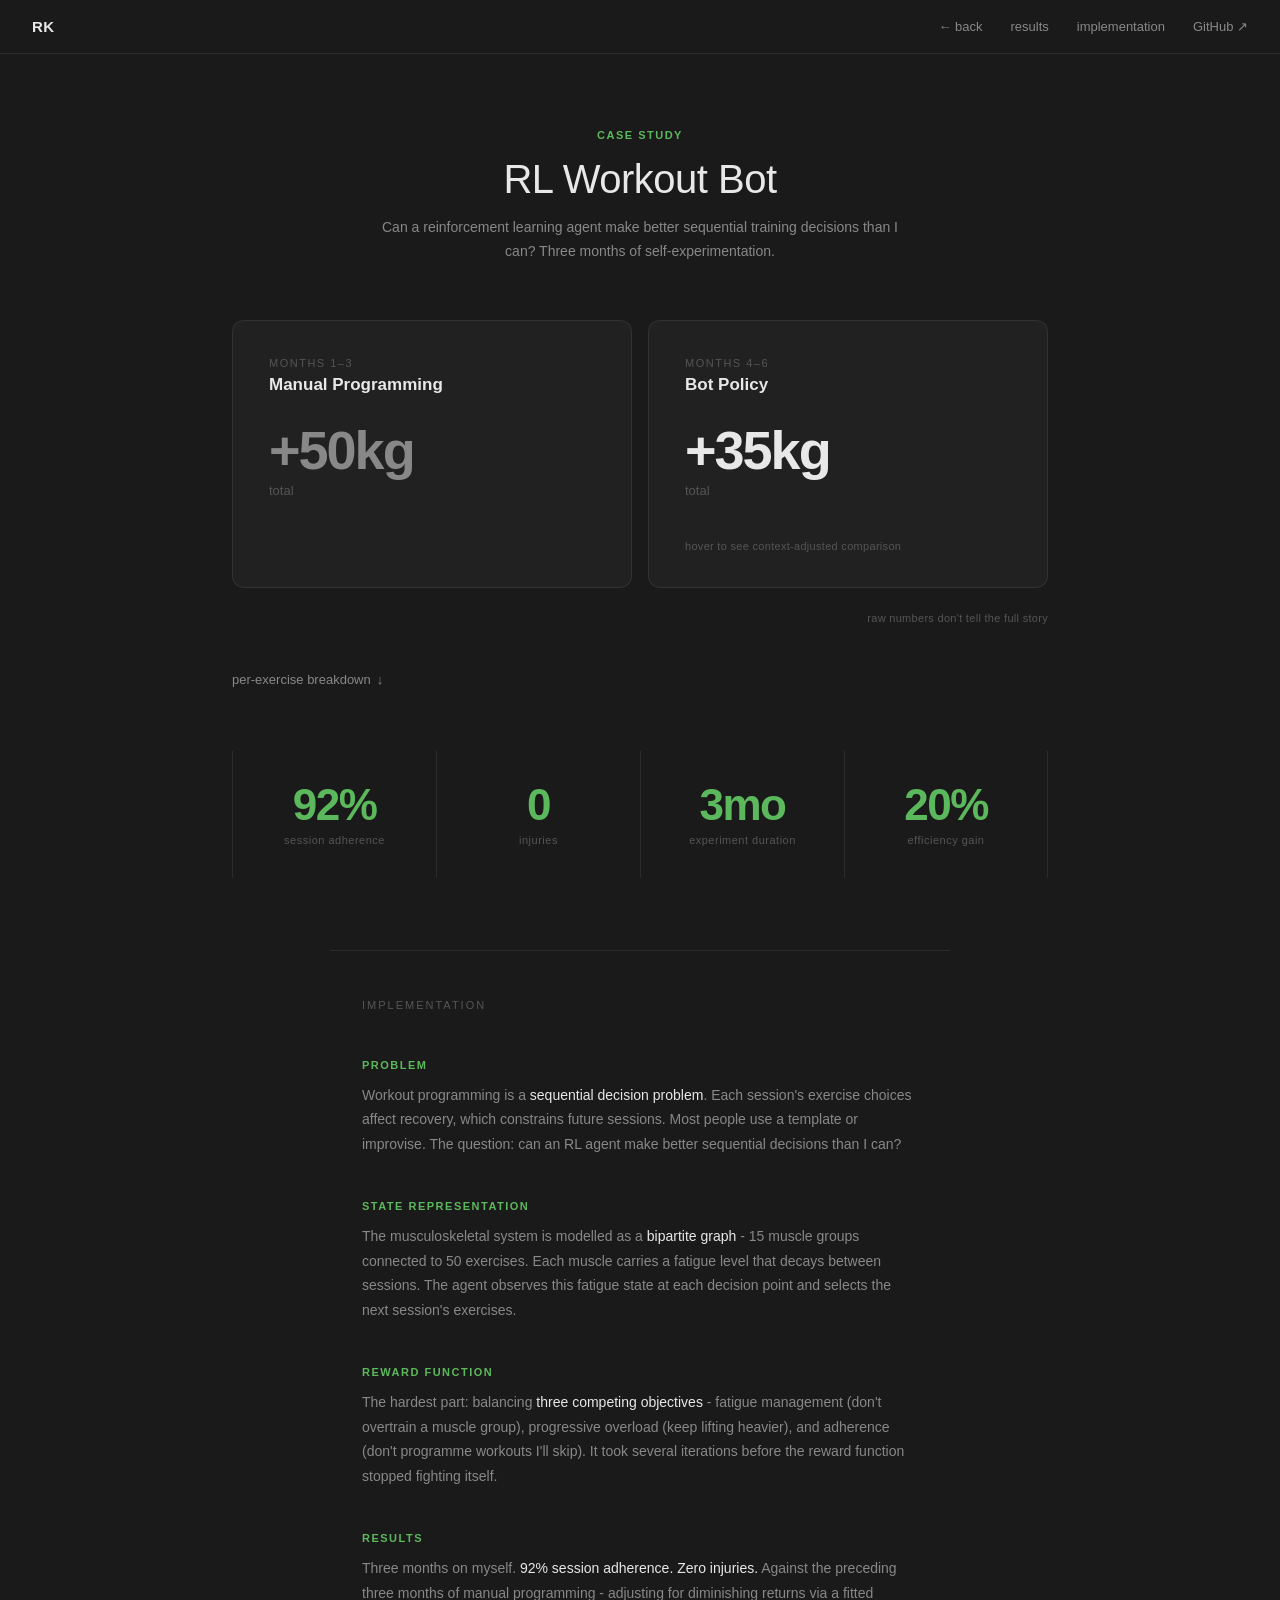
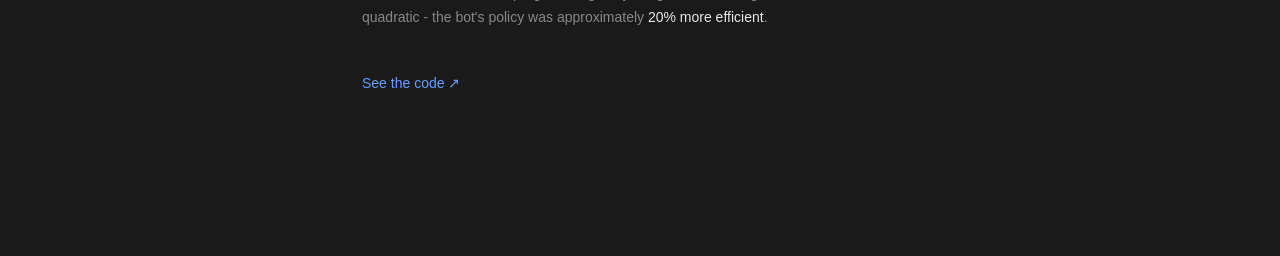
==== rl-workout-bot/index.html @ b3da3be9 "initial deploy" ====
<!DOCTYPE html>
<html lang="en">
<head>
  <meta charset="UTF-8" />
  <meta name="viewport" content="width=device-width, initial-scale=1.0" />
  <title>RL Workout Bot - Rhian Kansara</title>
  <style>
    *, *::before, *::after { box-sizing: border-box; margin: 0; padding: 0; }

    :root {
      --bg:         #1a1a1a;
      --bg-card:    #212121;
      --bg-pill:    #2a2a2a;
      --border:     rgba(255,255,255,0.08);
      --text-pri:   #e8e8e8;
      --text-sec:   #888;
      --text-ter:   #555;
      --blue:       #6b9fff;
      --green:      #5cb85c;
      --amber:      #e6a817;
      --red:        #d9534f;
      --radius-md:  8px;
      --radius-lg:  12px;
      --nav-height: 57px;
    }

    body {
      font-family: -apple-system, BlinkMacSystemFont, "Segoe UI", sans-serif;
      background: var(--bg);
      color: var(--text-pri);
    }

    /* ── Nav ── */
    nav {
      position: fixed;
      top: 0; left: 0; right: 0;
      z-index: 10;
      display: flex;
      justify-content: space-between;
      align-items: center;
      padding: 18px 32px;
      border-bottom: 0.5px solid var(--border);
      background: var(--bg);
    }

    .nav-logo {
      font-size: 15px;
      font-weight: 600;
      letter-spacing: 0.5px;
      color: var(--text-pri);
      text-decoration: none;
    }

    .nav-links {
      display: flex;
      gap: 28px;
      font-size: 13px;
      color: var(--text-sec);
      list-style: none;
    }

    .nav-links a { color: inherit; text-decoration: none; transition: color 0.15s; }
    .nav-links a:hover { color: var(--text-pri); }

    /* ── Main ── */
    main { padding-top: var(--nav-height); }

    /* ── Case header ── */
    .case-header {
      max-width: 600px;
      margin: 0 auto;
      padding: 72px 32px 56px;
      text-align: center;
    }

    .case-type {
      font-size: 11px;
      letter-spacing: 1.5px;
      font-weight: 600;
      color: var(--green);
      margin-bottom: 16px;
    }

    .case-title {
      font-size: 40px;
      font-weight: 500;
      letter-spacing: -0.5px;
      margin-bottom: 14px;
    }

    .case-sub {
      font-size: 14px;
      color: var(--text-sec);
      line-height: 1.7;
    }

    /* ── Comparison ── */
    .comparison-wrap {
      max-width: 880px;
      margin: 0 auto;
      padding: 0 32px 12px;
    }

    .comparison {
      position: relative;
      display: grid;
      grid-template-columns: 1fr 1fr;
      gap: 16px;
      align-items: stretch;
    }

    .comp-card {
      background: var(--bg-card);
      border: 0.5px solid var(--border);
      border-radius: var(--radius-lg);
      padding: 36px 36px 28px;
      transition: border-color 0.3s ease;
      display: flex;
      flex-direction: column;
    }

    .c-period {
      font-size: 11px;
      letter-spacing: 1.5px;
      color: var(--text-ter);
      margin-bottom: 6px;
    }

    .c-method {
      font-size: 17px;
      font-weight: 600;
      margin-bottom: 28px;
    }

    /* Stat block - fixed height to contain both states */
    .c-stat-block {
      position: relative;
      min-height: 90px;
      flex: 1;
    }

    .c-stat-default,
    .c-stat-reveal {
      position: absolute;
      top: 0; left: 0;
      width: 100%;
      transition: opacity 0.4s ease, transform 0.4s ease;
    }

    .c-stat-default { opacity: 1; transform: translateY(0); }
    .c-stat-reveal  { opacity: 0; transform: translateY(10px); }

    .big-num {
      font-size: 54px;
      font-weight: 700;
      letter-spacing: -2px;
      line-height: 1;
      color: var(--text-sec);
    }

    .big-num.muted { color: var(--text-pri); }

    .stat-sublabel {
      font-size: 13px;
      color: var(--text-ter);
      margin-top: 6px;
    }

    /* Reveal elements */
    .expected-num {
      font-size: 54px;
      font-weight: 700;
      letter-spacing: -2px;
      line-height: 1;
      color: var(--text-pri);
    }

    .expected-note {
      font-size: 12px;
      color: var(--text-ter);
      margin-top: 11px;
    }

    /* Card footer - same row on both cards */
    .c-footer {
      margin-top: 20px;
      min-height: 26px;
      position: relative;
      display: flex;
      align-items: center;
    }

    .delta-badge {
      font-size: 12px;
      color: var(--green);
      background: rgba(92, 184, 92, 0.1);
      border: 0.5px solid rgba(92, 184, 92, 0.2);
      border-radius: 4px;
      padding: 3px 8px;
      opacity: 0;
      transition: opacity 0.4s ease;
    }

    .matched-badge {
      font-size: 12px;
      color: var(--green);
      opacity: 0;
      transition: opacity 0.4s ease;
    }

    .hover-hint {
      position: absolute;
      top: 0; left: 0;
      font-size: 11px;
      color: var(--text-ter);
      letter-spacing: 0.3px;
      transition: opacity 0.3s ease;
      line-height: 26px;
    }

    /* ── Center overlay ── */
    .comp-overlay {
      position: absolute;
      left: 50%;
      top: 50%;
      transform: translate(-50%, -50%);
      z-index: 5;
      opacity: 0;
      pointer-events: none;
      transition: opacity 0.4s ease;
      text-align: center;
      background: var(--bg);
      border: 0.5px solid rgba(255,255,255,0.15);
      border-radius: var(--radius-lg);
      padding: 20px 28px;
      white-space: nowrap;
    }

    .overlay-num {
      font-size: 52px;
      font-weight: 700;
      letter-spacing: -2px;
      color: var(--green);
      line-height: 1;
    }

    .overlay-label {
      font-size: 12px;
      color: var(--text-sec);
      margin-top: 5px;
      letter-spacing: 0.3px;
    }

    .c-method { position: relative; }

    .method-default,
    .method-reveal {
      transition: opacity 0.3s ease;
    }

    .method-reveal {
      opacity: 0;
      position: absolute;
      top: 0; left: 0;
    }

    .comparison:has(.comp-card.right:hover) .method-default { opacity: 0; }
    .comparison:has(.comp-card.right:hover) .method-reveal  { opacity: 1; }

    /* ── Hover interactions ── */
    .comparison:has(.comp-card.right:hover) .comp-card.right {
      border-color: rgba(92, 184, 92, 0.35);
    }

    .comparison:has(.comp-card.right:hover) .comp-overlay {
      opacity: 1;
    }

    .comparison:has(.comp-card.right:hover) .comp-card.left .c-stat-default {
      opacity: 0;
      transform: translateY(-10px);
    }

    .comparison:has(.comp-card.right:hover) .comp-card.left .c-stat-reveal {
      opacity: 1;
      transform: translateY(0);
    }

    .comparison:has(.comp-card.right:hover) .delta-badge,
    .comparison:has(.comp-card.right:hover) .matched-badge {
      opacity: 1;
    }

    .comparison:has(.comp-card.right:hover) .hover-hint {
      opacity: 0;
    }

    /* ── Context hint below cards ── */
    .comparison-hint {
      max-width: 880px;
      margin: 0 auto;
      padding: 12px 32px 48px;
      font-size: 11px;
      color: var(--text-ter);
      text-align: right;
      letter-spacing: 0.3px;
    }

    /* ── Breakdown ── */
    .breakdown-wrap {
      max-width: 880px;
      margin: 0 auto;
      padding: 0 32px 64px;
    }

    .breakdown-toggle {
      background: none;
      border: none;
      color: var(--text-sec);
      font-size: 13px;
      cursor: pointer;
      padding: 0;
      font-family: inherit;
      transition: color 0.15s;
      display: flex;
      align-items: center;
      gap: 6px;
    }

    .breakdown-toggle:hover { color: var(--text-pri); }

    .breakdown-toggle .arrow {
      display: inline-block;
      transition: transform 0.25s ease;
    }

    .breakdown-toggle.open .arrow { transform: rotate(180deg); }

    .breakdown-content {
      max-height: 0;
      overflow: hidden;
      opacity: 0;
      transition: max-height 0.35s ease, opacity 0.3s ease;
    }

    .breakdown-content.open {
      max-height: 320px;
      opacity: 1;
    }

    .breakdown-table {
      width: 100%;
      border-collapse: collapse;
      font-size: 13px;
      margin-top: 20px;
    }

    .breakdown-table th {
      text-align: left;
      font-size: 11px;
      letter-spacing: 1px;
      color: var(--text-ter);
      padding-bottom: 12px;
      border-bottom: 0.5px solid var(--border);
      font-weight: 400;
    }

    .breakdown-table td {
      padding: 11px 0;
      color: var(--text-sec);
      border-bottom: 0.5px solid var(--border);
    }

    .breakdown-table tr:last-child td { border-bottom: none; }
    .breakdown-table td:first-child { color: var(--text-pri); font-weight: 500; }
    .breakdown-table td.gain { color: var(--green); font-weight: 600; }

    /* ── Big stats row ── */
    .big-stats {
      max-width: 880px;
      margin: 0 auto;
      padding: 0 32px 72px;
      display: grid;
      grid-template-columns: repeat(4, 1fr);
    }

    .stat-item {
      text-align: center;
      padding: 32px 8px;
      border-left: 0.5px solid var(--border);
    }

    .stat-item:last-child { border-right: 0.5px solid var(--border); }

    .stat-big {
      font-size: 44px;
      font-weight: 700;
      letter-spacing: -1.5px;
      line-height: 1;
      color: var(--green);
    }

    .stat-desc {
      font-size: 11px;
      color: var(--text-ter);
      margin-top: 7px;
      letter-spacing: 0.5px;
    }

    /* ── Implementation section ── */
    .impl-section {
      max-width: 620px;
      margin: 0 auto;
      padding: 0 32px 120px;
      border-top: 0.5px solid var(--border);
    }

    .impl-eyebrow {
      font-size: 11px;
      letter-spacing: 2px;
      color: var(--text-ter);
      margin: 48px 0 48px;
    }

    .impl-block { margin-bottom: 44px; }

    .impl-block-label {
      font-size: 11px;
      letter-spacing: 1.5px;
      font-weight: 600;
      color: var(--green);
      margin-bottom: 12px;
    }

    .impl-block p {
      font-size: 14px;
      color: var(--text-sec);
      line-height: 1.75;
    }

    .impl-block p + p { margin-top: 12px; }

    .impl-block strong {
      color: var(--text-pri);
      font-weight: 500;
    }

    /* ── Scroll reveal (parallax) ── */
    .reveal {
      opacity: 0;
      transform: translateY(28px);
      transition: opacity 0.65s ease, transform 0.65s ease;
    }

    .reveal.visible {
      opacity: 1;
      transform: translateY(0);
    }

    /* stagger impl blocks */
    .impl-block:nth-child(2) { transition-delay: 0ms; }
    .impl-block:nth-child(3) { transition-delay: 80ms; }
    .impl-block:nth-child(4) { transition-delay: 160ms; }
    .impl-block:nth-child(5) { transition-delay: 240ms; }

    /* ── Responsive ── */
    @media (max-width: 640px) {
      .comparison { grid-template-columns: 1fr; }
      .comp-overlay { display: none; }
      .case-title { font-size: 30px; }
      .big-stats { grid-template-columns: repeat(2, 1fr); }
      .big-stats .stat-item:nth-child(2) { border-right: 0.5px solid var(--border); }
    }
  </style>
</head>
<body>

  <nav>
    <a href="../index.html" class="nav-logo">RK</a>
    <ul class="nav-links">
      <li><a href="../index.html">← back</a></li>
      <li><a href="#results">results</a></li>
      <li><a href="#implementation">implementation</a></li>
      <li><a href="https://github.com/RadiantVirtue/GymBot" target="_blank" rel="noopener">GitHub ↗</a></li>
    </ul>
  </nav>

  <main>

    <!-- Header -->
    <header class="case-header">
      <div class="case-type">CASE STUDY</div>
      <h1 class="case-title">RL Workout Bot</h1>
      <p class="case-sub">Can a reinforcement learning agent make better sequential training decisions than I can? Three months of self-experimentation.</p>
    </header>

    <!-- Comparison cards -->
    <div class="comparison-wrap reveal" id="results">
      <div class="comparison">

        <!-- Left: manual programming -->
        <div class="comp-card left">
          <div class="c-period">MONTHS 1–3</div>
          <div class="c-method">
            <span class="method-default">Manual Programming</span>
            <span class="method-reveal">Expected Gains on Bot Policy</span>
          </div>
          <div class="c-stat-block">
            <div class="c-stat-default">
              <div class="big-num">+50kg</div>
              <div class="stat-sublabel">total</div>
            </div>
            <div class="c-stat-reveal">
              <div class="expected-num">+60kg</div>
              <div class="expected-note">expected (diminishing returns model)</div>
            </div>
          </div>
          <div class="c-footer">
            <div class="delta-badge">projected +10kg vs actual</div>
          </div>
        </div>

        <!-- Center efficiency overlay (appears on right-card hover) -->
        <div class="comp-overlay">
          <div class="overlay-num">20%</div>
          <div class="overlay-label">more efficient</div>
        </div>

        <!-- Right: bot policy -->
        <div class="comp-card right">
          <div class="c-period">MONTHS 4–6</div>
          <div class="c-method">Bot Policy</div>
          <div class="c-stat-block">
            <div class="c-stat-default">
              <div class="big-num muted">+35kg</div>
              <div class="stat-sublabel">total</div>
            </div>
          </div>
          <div class="c-footer">
<div class="hover-hint">hover to see context-adjusted comparison</div>
          </div>
        </div>

      </div>
    </div>

    <!-- Context hint -->
    <div class="comparison-hint">raw numbers don't tell the full story</div>

    <!-- Breakdown -->
    <div class="breakdown-wrap reveal">
      <button class="breakdown-toggle" id="breakdownToggle">
        per-exercise breakdown <span class="arrow">↓</span>
      </button>
      <div class="breakdown-content" id="breakdownContent">
        <table class="breakdown-table">
          <thead>
            <tr>
              <th>Exercise</th>
              <th>M1–3 start</th>
              <th>M1–3 end</th>
              <th class="gain">M1–3 gain</th>
              <th>M4–6 start</th>
              <th>M4–6 end</th>
              <th class="gain">M4–6 gain</th>
            </tr>
          </thead>
          <tbody>
            <tr>
              <td>Bench press</td>
              <td>50kg</td><td>60kg</td>
              <td class="gain">+10kg</td>
              <td>60kg</td><td>70kg</td>
              <td class="gain">+10kg</td>
            </tr>
            <tr>
              <td>Deadlift</td>
              <td>70kg</td><td>90kg</td>
              <td class="gain">+20kg</td>
              <td>90kg</td><td>105kg</td>
              <td class="gain">+15kg</td>
            </tr>
            <tr>
              <td>Squat</td>
              <td>60kg</td><td>80kg</td>
              <td class="gain">+20kg</td>
              <td>80kg</td><td>90kg</td>
              <td class="gain">+10kg</td>
            </tr>
          </tbody>
        </table>
      </div>
    </div>

    <!-- Big stats row (count-up on hover) -->
    <div class="big-stats reveal" id="bigStats">
      <div class="stat-item">
        <div class="stat-big" data-target="92" data-suffix="%">92%</div>
        <div class="stat-desc">session adherence</div>
      </div>
      <div class="stat-item">
        <div class="stat-big" data-target="0" data-suffix="">0</div>
        <div class="stat-desc">injuries</div>
      </div>
      <div class="stat-item">
        <div class="stat-big" data-target="3" data-suffix="mo">3mo</div>
        <div class="stat-desc">experiment duration</div>
      </div>
      <div class="stat-item">
        <div class="stat-big" data-target="20" data-suffix="%">20%</div>
        <div class="stat-desc">efficiency gain</div>
      </div>
    </div>

    <!-- Implementation -->
    <section class="impl-section" id="implementation">
      <div class="impl-eyebrow">IMPLEMENTATION</div>

      <div class="impl-block reveal">
        <div class="impl-block-label">PROBLEM</div>
        <p>Workout programming is a <strong>sequential decision problem</strong>. Each session's exercise choices affect recovery, which constrains future sessions. Most people use a template or improvise. The question: can an RL agent make better sequential decisions than I can?</p>
      </div>

      <div class="impl-block reveal">
        <div class="impl-block-label">STATE REPRESENTATION</div>
        <p>The musculoskeletal system is modelled as a <strong>bipartite graph</strong> - 15 muscle groups connected to 50 exercises. Each muscle carries a fatigue level that decays between sessions. The agent observes this fatigue state at each decision point and selects the next session's exercises.</p>
      </div>

      <div class="impl-block reveal">
        <div class="impl-block-label">REWARD FUNCTION</div>
        <p>The hardest part: balancing <strong>three competing objectives</strong> - fatigue management (don't overtrain a muscle group), progressive overload (keep lifting heavier), and adherence (don't programme workouts I'll skip). It took several iterations before the reward function stopped fighting itself.</p>
      </div>
      <div class="impl-block reveal">
        <div class="impl-block-label">RESULTS</div>
        <p>Three months on myself. <strong>92% session adherence. Zero injuries.</strong> Against the preceding three months of manual programming - adjusting for diminishing returns via a fitted quadratic - the bot's policy was approximately <strong>20% more efficient</strong>.</p>
      </div>

      <div class="impl-block reveal">
        <a href="https://github.com/RadiantVirtue/GymBot" target="_blank" rel="noopener" style="color: var(--blue); text-decoration: none; font-size: 14px;">See the code ↗</a>
      </div>
    </section>

  </main>

  <script>
    // Breakdown toggle
    const toggle = document.getElementById('breakdownToggle');
    const content = document.getElementById('breakdownContent');

    toggle.addEventListener('click', () => {
      const isOpen = content.classList.toggle('open');
      toggle.classList.toggle('open', isOpen);
    });


    // Count-up (fires once when stats section scrolls into view)
    const statEls = document.querySelectorAll('.stat-big[data-target]');

    function countUp(el) {
      const target = parseInt(el.dataset.target);
      const suffix = el.dataset.suffix || '';
      if (target === 0) { el.textContent = '0' + suffix; return; }
      const steps = 28;
      const interval = 600 / steps;
      let step = 0;
      const timer = setInterval(() => {
        step++;
        el.textContent = Math.min(Math.round((target / steps) * step), target) + suffix;
        if (step >= steps) clearInterval(timer);
      }, interval);
    }

    // Scroll reveal
    const observer = new IntersectionObserver((entries) => {
      entries.forEach(entry => {
        if (entry.isIntersecting) {
          entry.target.classList.add('visible');
          if (entry.target.id === 'bigStats') {
            statEls.forEach(el => {
              el.textContent = '0' + (el.dataset.suffix || '');
              countUp(el);
            });
          }
          observer.unobserve(entry.target);
        }
      });
    }, { threshold: 0.08 });

    document.querySelectorAll('.reveal').forEach(el => observer.observe(el));
  </script>

</body>
</html>
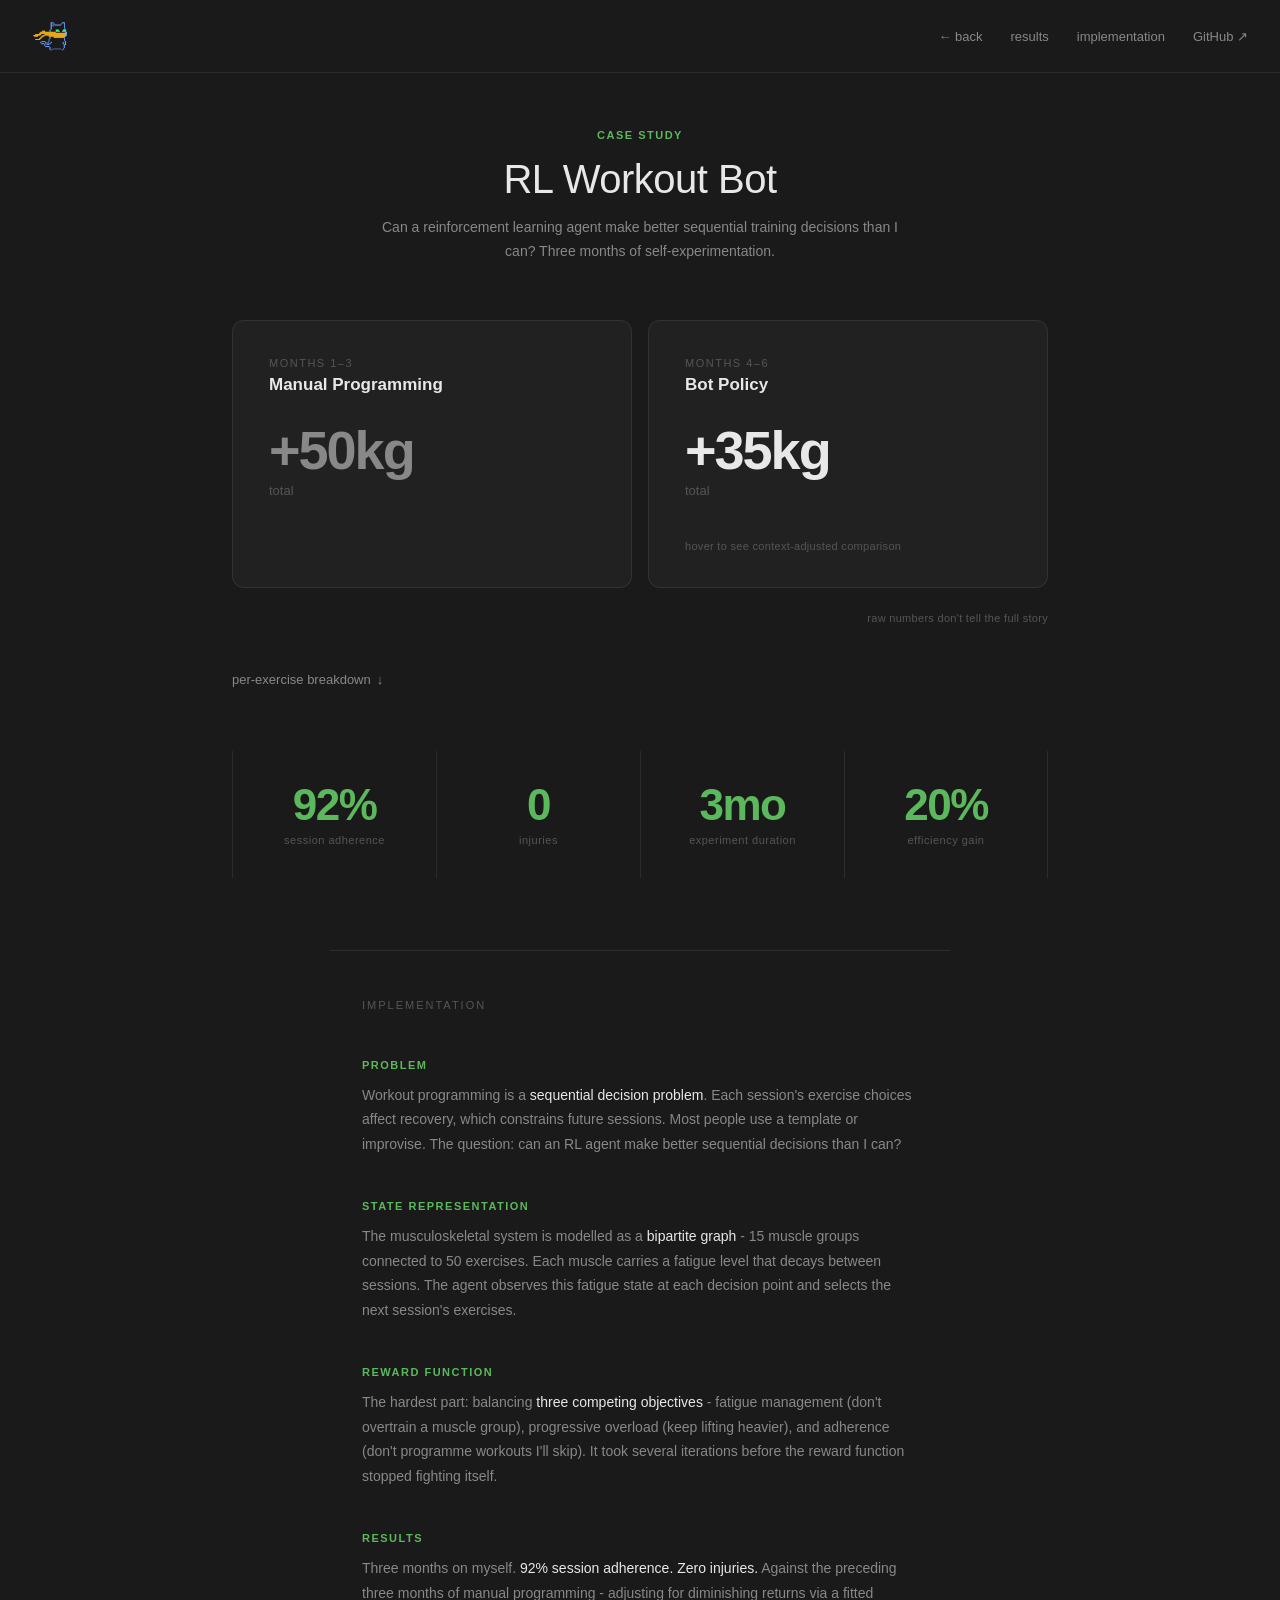
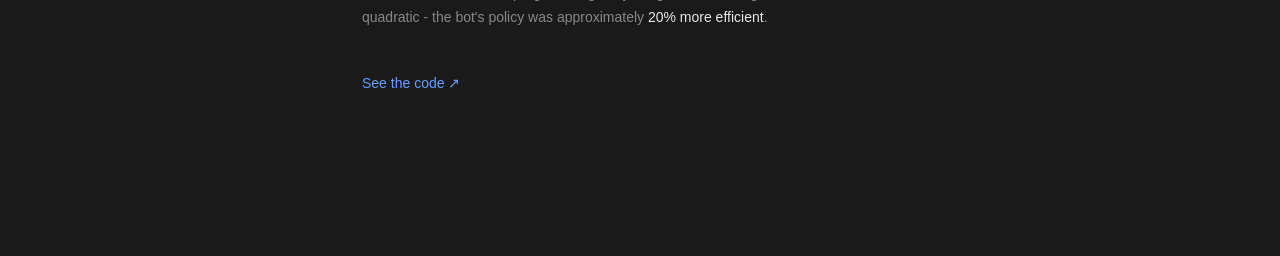
==== commit ef44516a: "fix icon in workout page" ====
--- a/rl-workout-bot/index.html
+++ b/rl-workout-bot/index.html
@@ -2,8 +2,10 @@
 <html lang="en">
 <head>
   <meta charset="UTF-8" />
+  <script>if(location.pathname.endsWith('/index.html'))history.replaceState(null,'',location.pathname.slice(0,-'index.html'.length));</script>
   <meta name="viewport" content="width=device-width, initial-scale=1.0" />
   <title>RL Workout Bot - Rhian Kansara</title>
+  <link rel="icon" type="image/png" href="/icon_32.png">
   <style>
     *, *::before, *::after { box-sizing: border-box; margin: 0; padding: 0; }
 
@@ -49,6 +51,13 @@
       letter-spacing: 0.5px;
       color: var(--text-pri);
       text-decoration: none;
+      display: flex;
+      align-items: center;
+    }
+
+    .nav-logo img {
+      height: 36px;
+      width: auto;
     }
 
     .nav-links {
@@ -476,9 +485,9 @@
 <body>
 
   <nav>
-    <a href="../index.html" class="nav-logo">RK</a>
+    <a href="/" class="nav-logo"><img src="/icon_128.png" alt="RK" /></a>
     <ul class="nav-links">
-      <li><a href="../index.html">← back</a></li>
+      <li><a href="/">← back</a></li>
       <li><a href="#results">results</a></li>
       <li><a href="#implementation">implementation</a></li>
       <li><a href="https://github.com/RadiantVirtue/GymBot" target="_blank" rel="noopener">GitHub ↗</a></li>
